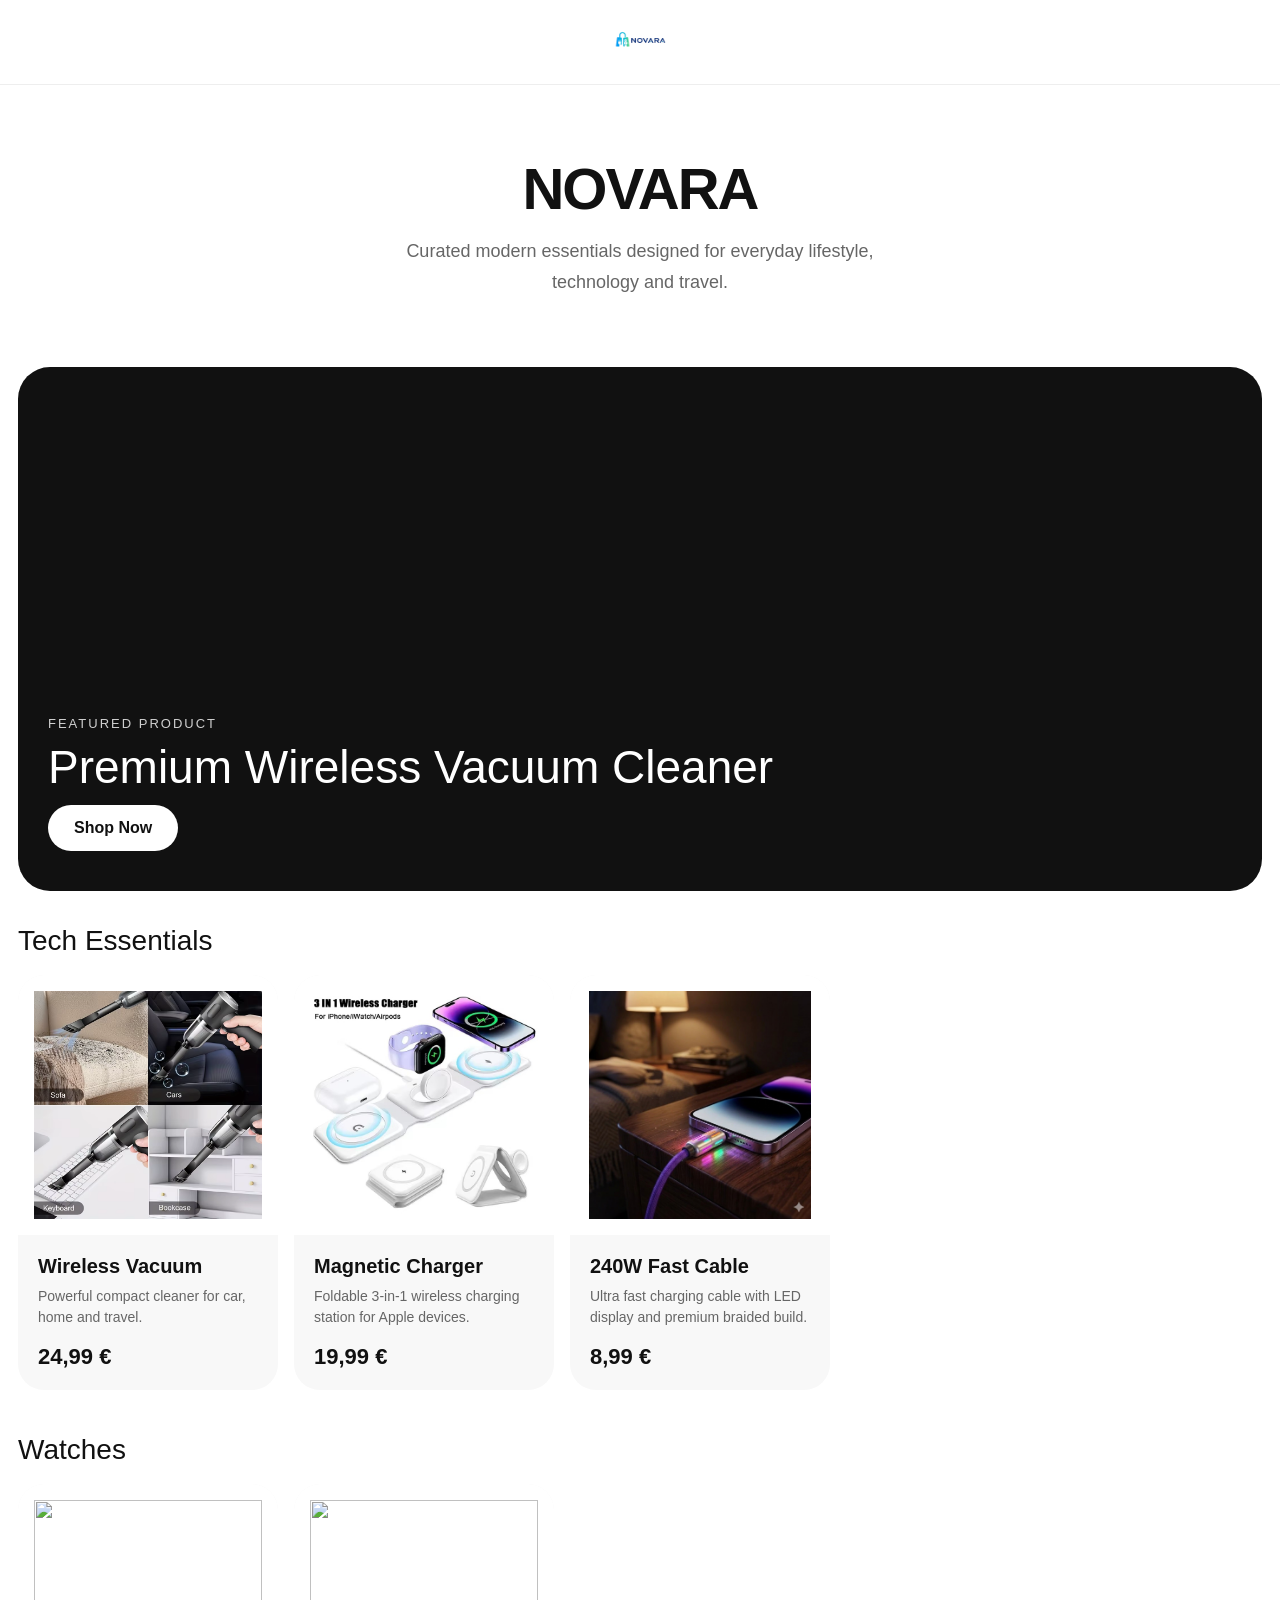
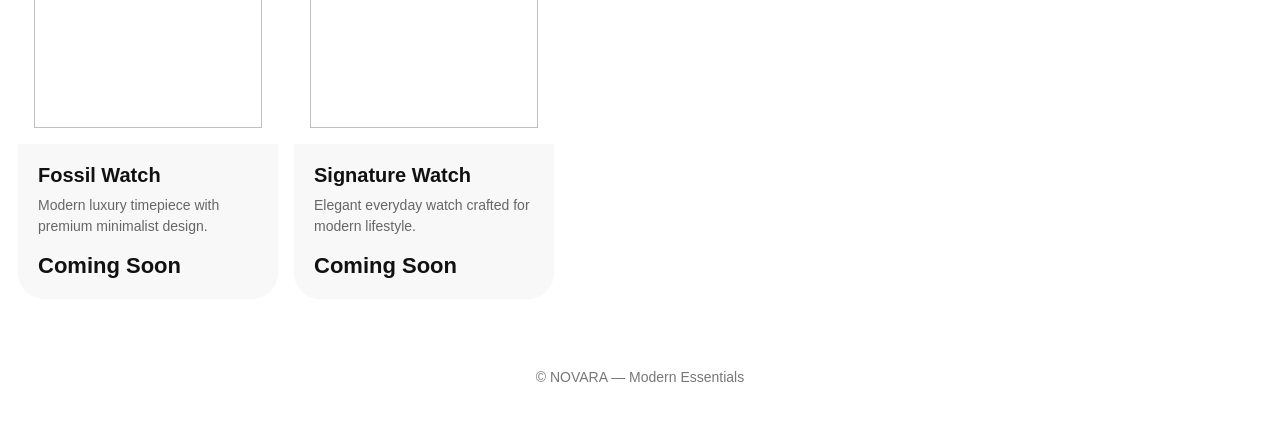
==== index.html @ fcd0a25c "Update index.html" ====
<!DOCTYPE html>
<html lang="en">
<head>
<meta charset="UTF-8">
<meta name="viewport" content="width=device-width, initial-scale=1.0">

<title>NOVARA</title>

<style>

*{
  margin:0;
  padding:0;
  box-sizing:border-box;
}

body{
  font-family:-apple-system,BlinkMacSystemFont,sans-serif;
  background:#fff;
  color:#111;
}

/* HEADER */

header{
  position:sticky;
  top:0;
  z-index:999;
  background:rgba(255,255,255,0.92);
  backdrop-filter:blur(10px);

  display:flex;
  align-items:center;
  justify-content:center;

  padding:16px 20px;

  border-bottom:1px solid #eee;
}

.logo{
  height:52px;
  width:auto;
  object-fit:contain;
}

/* HERO */

.hero{
  padding:70px 22px 50px;
  text-align:center;
}

.hero h1{
  font-size:58px;
  letter-spacing:-2px;
  margin-bottom:14px;
}

.hero p{
  font-size:18px;
  color:#666;
  max-width:520px;
  margin:auto;
  line-height:1.7;
}

/* CATEGORY */

.category{
  margin-top:34px;
  padding-left:18px;
}

.category-title{
  font-size:28px;
  margin-bottom:18px;
  padding-right:18px;
}

/* PRODUCTS */

.products{
  display:flex;
  gap:16px;
  overflow-x:auto;
  padding-bottom:10px;

  scrollbar-width:none;
}

.products::-webkit-scrollbar{
  display:none;
}

.card{
  min-width:260px;
  width:260px;

  border-radius:26px;
  overflow:hidden;

  background:#f8f8f8;

  text-decoration:none;
  color:#111;

  transition:0.25s;
}

.card:hover{
  transform:translateY(-4px);
}

.card-image{
  width:100%;
  height:260px;
  background:#fff;
}

.card-image img{
  width:100%;
  height:100%;
  object-fit:contain;
  padding:16px;
}

.card-content{
  padding:20px;
}

.card-title{
  font-size:20px;
  font-weight:600;
  margin-bottom:8px;
}

.card-desc{
  font-size:14px;
  color:#666;
  line-height:1.5;
  margin-bottom:16px;
}

.card-price{
  font-size:22px;
  font-weight:700;
}

/* FEATURED */

.featured{
  margin:20px 18px 0;
  border-radius:32px;
  overflow:hidden;
  background:#111;
  color:white;

  position:relative;
}

.featured video{
  width:100%;
  height:520px;
  object-fit:cover;
  opacity:0.65;
}

.featured-content{
  position:absolute;
  bottom:40px;
  left:30px;
  right:30px;
}

.featured-label{
  font-size:13px;
  letter-spacing:2px;
  margin-bottom:12px;
  opacity:0.8;
}

.featured-title{
  font-size:46px;
  line-height:1.05;
  margin-bottom:14px;
}

.featured-button{
  display:inline-block;
  background:white;
  color:#111;
  text-decoration:none;

  padding:14px 26px;
  border-radius:999px;

  font-weight:600;
}

/* FOOTER */

footer{
  padding:60px 20px;
  text-align:center;
  color:#777;
  font-size:14px;
}

/* MOBILE */

@media(max-width:768px){

  .hero{
    padding:50px 20px 34px;
  }

  .hero h1{
    font-size:42px;
  }

  .hero p{
    font-size:16px;
  }

  .featured video{
    height:420px;
  }

  .featured-title{
    font-size:34px;
  }

  .card{
    min-width:220px;
    width:220px;
  }

  .card-image{
    height:220px;
  }

  .category-title{
    font-size:24px;
  }

}

</style>
</head>

<body>

<!-- HEADER -->

<header>

  <img
    src="assets/novara-header.png"
    class="logo"
  >

</header>

<!-- HERO -->

<section class="hero">

  <h1>
    NOVARA
  </h1>

  <p>
    Curated modern essentials designed for
    everyday lifestyle, technology and travel.
  </p>

</section>

<!-- FEATURED -->

<section class="featured">

  <video autoplay muted loop playsinline>

    <source
      src="assets/product-video.mp4"
      type="video/mp4"
    >

  </video>

  <div class="featured-content">

    <div class="featured-label">
      FEATURED PRODUCT
    </div>

    <div class="featured-title">
      Premium Wireless Vacuum Cleaner
    </div>

    <a
      href="vacuum.html"
      class="featured-button"
    >
      Shop Now
    </a>

  </div>

</section>

<!-- TECH -->

<section class="category">

  <div class="category-title">
    Tech Essentials
  </div>

  <div class="products">

    <!-- VACUUM -->

    <a href="vacuum.html" class="card">

      <div class="card-image">
        <img src="assets/image1.jpg">
      </div>

      <div class="card-content">

        <div class="card-title">
          Wireless Vacuum
        </div>

        <div class="card-desc">
          Powerful compact cleaner for car,
          home and travel.
        </div>

        <div class="card-price">
          24,99 €
        </div>

      </div>

    </a>

    <!-- CHARGER -->

    <a href="magnetic-charger.html" class="card">

      <div class="card-image">
        <img src="assets/magnetic-charger-1.jpg">
      </div>

      <div class="card-content">

        <div class="card-title">
          Magnetic Charger
        </div>

        <div class="card-desc">
          Foldable 3-in-1 wireless charging
          station for Apple devices.
        </div>

        <div class="card-price">
          19,99 €
        </div>

      </div>

    </a>

    <!-- CABLE -->

    <a href="cable.html" class="card">

      <div class="card-image">
        <img src="assets/cable1.jpg">
      </div>

      <div class="card-content">

        <div class="card-title">
          240W Fast Cable
        </div>

        <div class="card-desc">
          Ultra fast charging cable with LED
          display and premium braided build.
        </div>

        <div class="card-price">
          8,99 €
        </div>

      </div>

    </a>

  </div>

</section>

<!-- WATCHES -->

<section class="category">

  <div class="category-title">
    Watches
  </div>

  <div class="products">

    <!-- WATCH 1 -->

    <a href="#" class="card">

      <div class="card-image">
        <img src="assets/watch1.jpg">
      </div>

      <div class="card-content">

        <div class="card-title">
          Fossil Watch
        </div>

        <div class="card-desc">
          Modern luxury timepiece with premium
          minimalist design.
        </div>

        <div class="card-price">
          Coming Soon
        </div>

      </div>

    </a>

    <!-- WATCH 2 -->

    <a href="#" class="card">

      <div class="card-image">
        <img src="assets/watch2.jpg">
      </div>

      <div class="card-content">

        <div class="card-title">
          Signature Watch
        </div>

        <div class="card-desc">
          Elegant everyday watch crafted for
          modern lifestyle.
        </div>

        <div class="card-price">
          Coming Soon
        </div>

      </div>

    </a>

  </div>

</section>

<!-- FOOTER -->

<footer>

  © NOVARA — Modern Essentials

</footer>

</body>
</html>
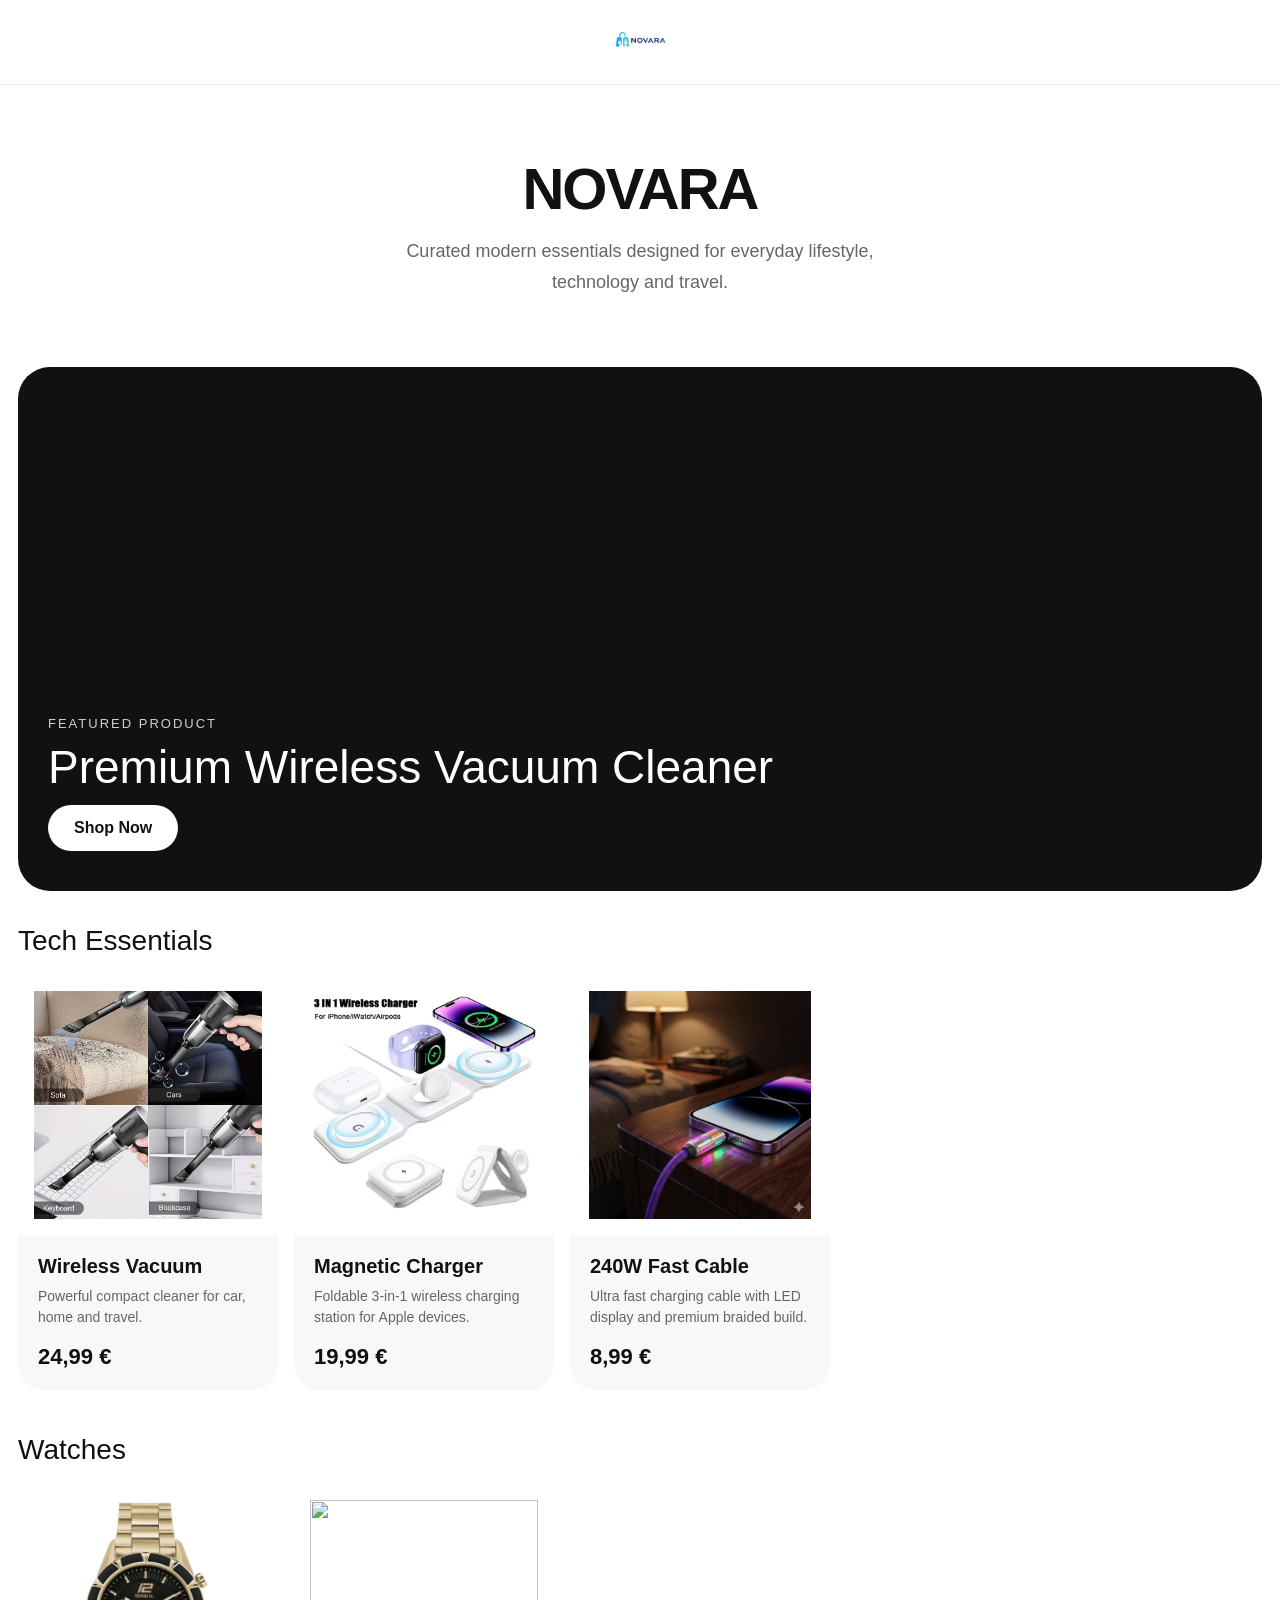
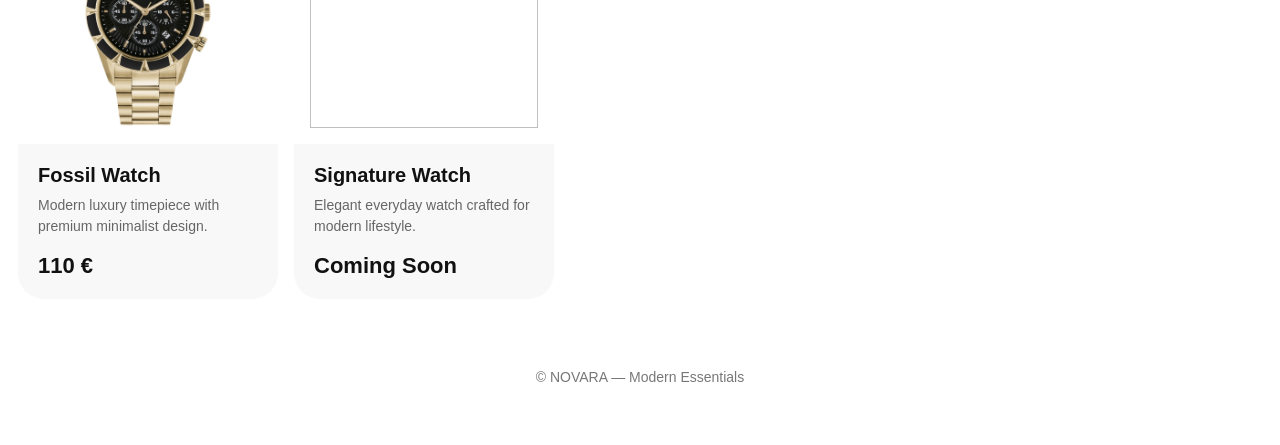
==== commit b03d7f48: "Update index.html" ====
--- a/index.html
+++ b/index.html
@@ -418,10 +418,10 @@
 
     <!-- WATCH 1 -->
 
-    <a href="#" class="card">
+    <a href="breil.html" class="card">
 
       <div class="card-image">
-        <img src="assets/watch1.jpg">
+        <img src="assets/breil1.jpg">
       </div>
 
       <div class="card-content">
@@ -436,7 +436,7 @@
         </div>
 
         <div class="card-price">
-          Coming Soon
+          110 €
         </div>
 
       </div>
@@ -483,4 +483,4 @@
 </footer>
 
 </body>
-</html>+</html>
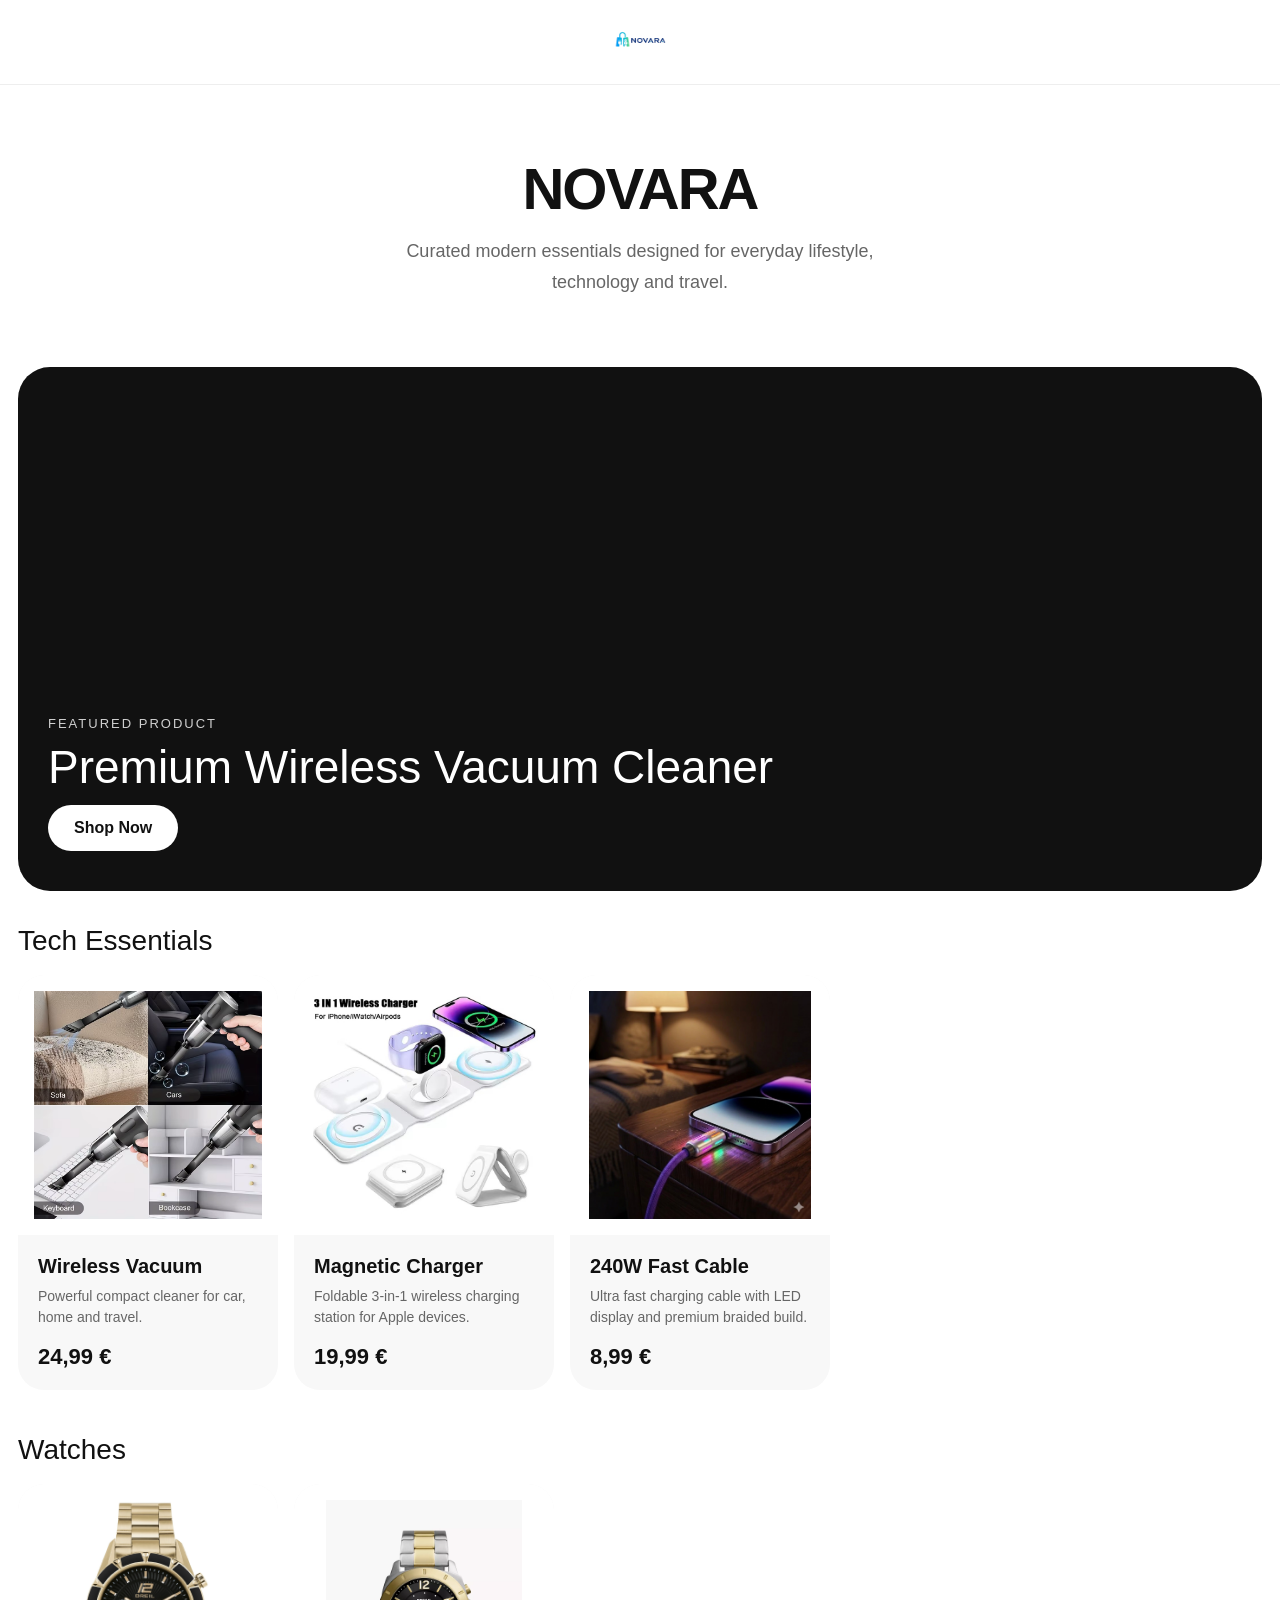
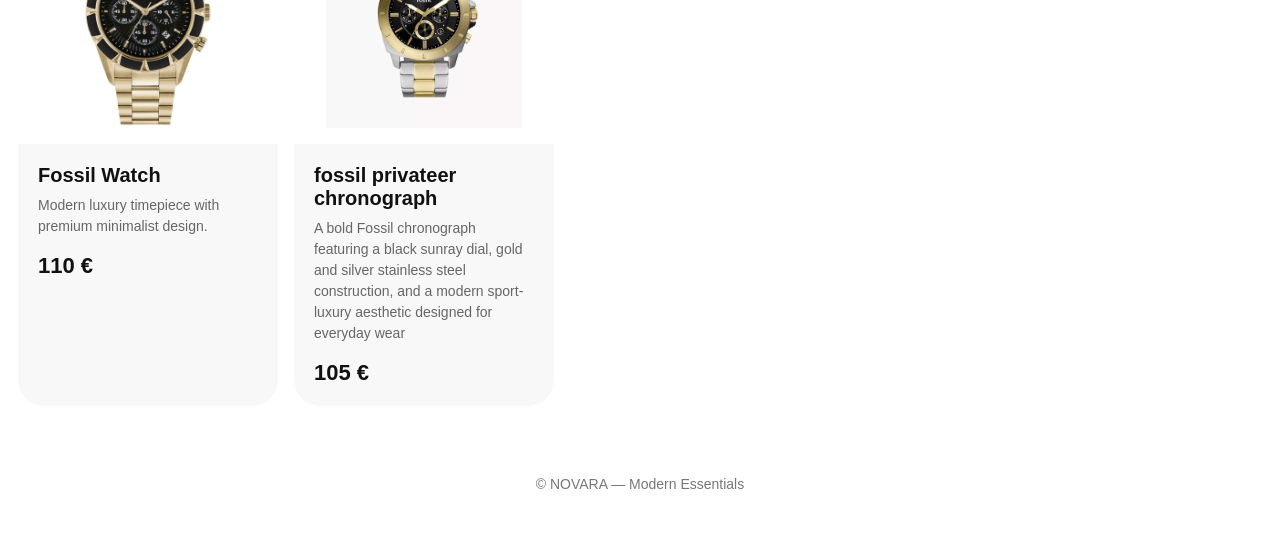
==== commit 6dde993a: "Update index.html" ====
--- a/index.html
+++ b/index.html
@@ -301,7 +301,7 @@
     </div>
 
     <a
-      href="vacuum.html"
+      href="vacuum/"
       class="featured-button"
     >
       Shop Now
@@ -323,7 +323,7 @@
 
     <!-- VACUUM -->
 
-    <a href="vacuum.html" class="card">
+    <a href="vacuum/" class="card">
 
       <div class="card-image">
         <img src="assets/image1.jpg">
@@ -350,7 +350,7 @@
 
     <!-- CHARGER -->
 
-    <a href="magnetic-charger.html" class="card">
+    <a href="magnetic-charger/" class="card">
 
       <div class="card-image">
         <img src="assets/magnetic-charger-1.jpg">
@@ -377,7 +377,7 @@
 
     <!-- CABLE -->
 
-    <a href="cable.html" class="card">
+    <a href="cable/" class="card">
 
       <div class="card-image">
         <img src="assets/cable1.jpg">
@@ -418,7 +418,7 @@
 
     <!-- WATCH 1 -->
 
-    <a href="breil.html" class="card">
+    <a href="breil/" class="card">
 
       <div class="card-image">
         <img src="assets/breil1.jpg">
@@ -445,25 +445,24 @@
 
     <!-- WATCH 2 -->
 
-    <a href="#" class="card">
+    <a href="fossil-privateer/" class="card">
 
       <div class="card-image">
-        <img src="assets/watch2.jpg">
+        <img src="assets/privateer1.jpg">
       </div>
 
       <div class="card-content">
 
         <div class="card-title">
-          Signature Watch
+          fossil privateer chronograph
         </div>
 
         <div class="card-desc">
-          Elegant everyday watch crafted for
-          modern lifestyle.
+          A bold Fossil chronograph featuring a black sunray dial, gold and silver stainless steel construction, and a modern sport-luxury aesthetic designed for everyday wear
         </div>
 
         <div class="card-price">
-          Coming Soon
+          105 €
         </div>
 
       </div>
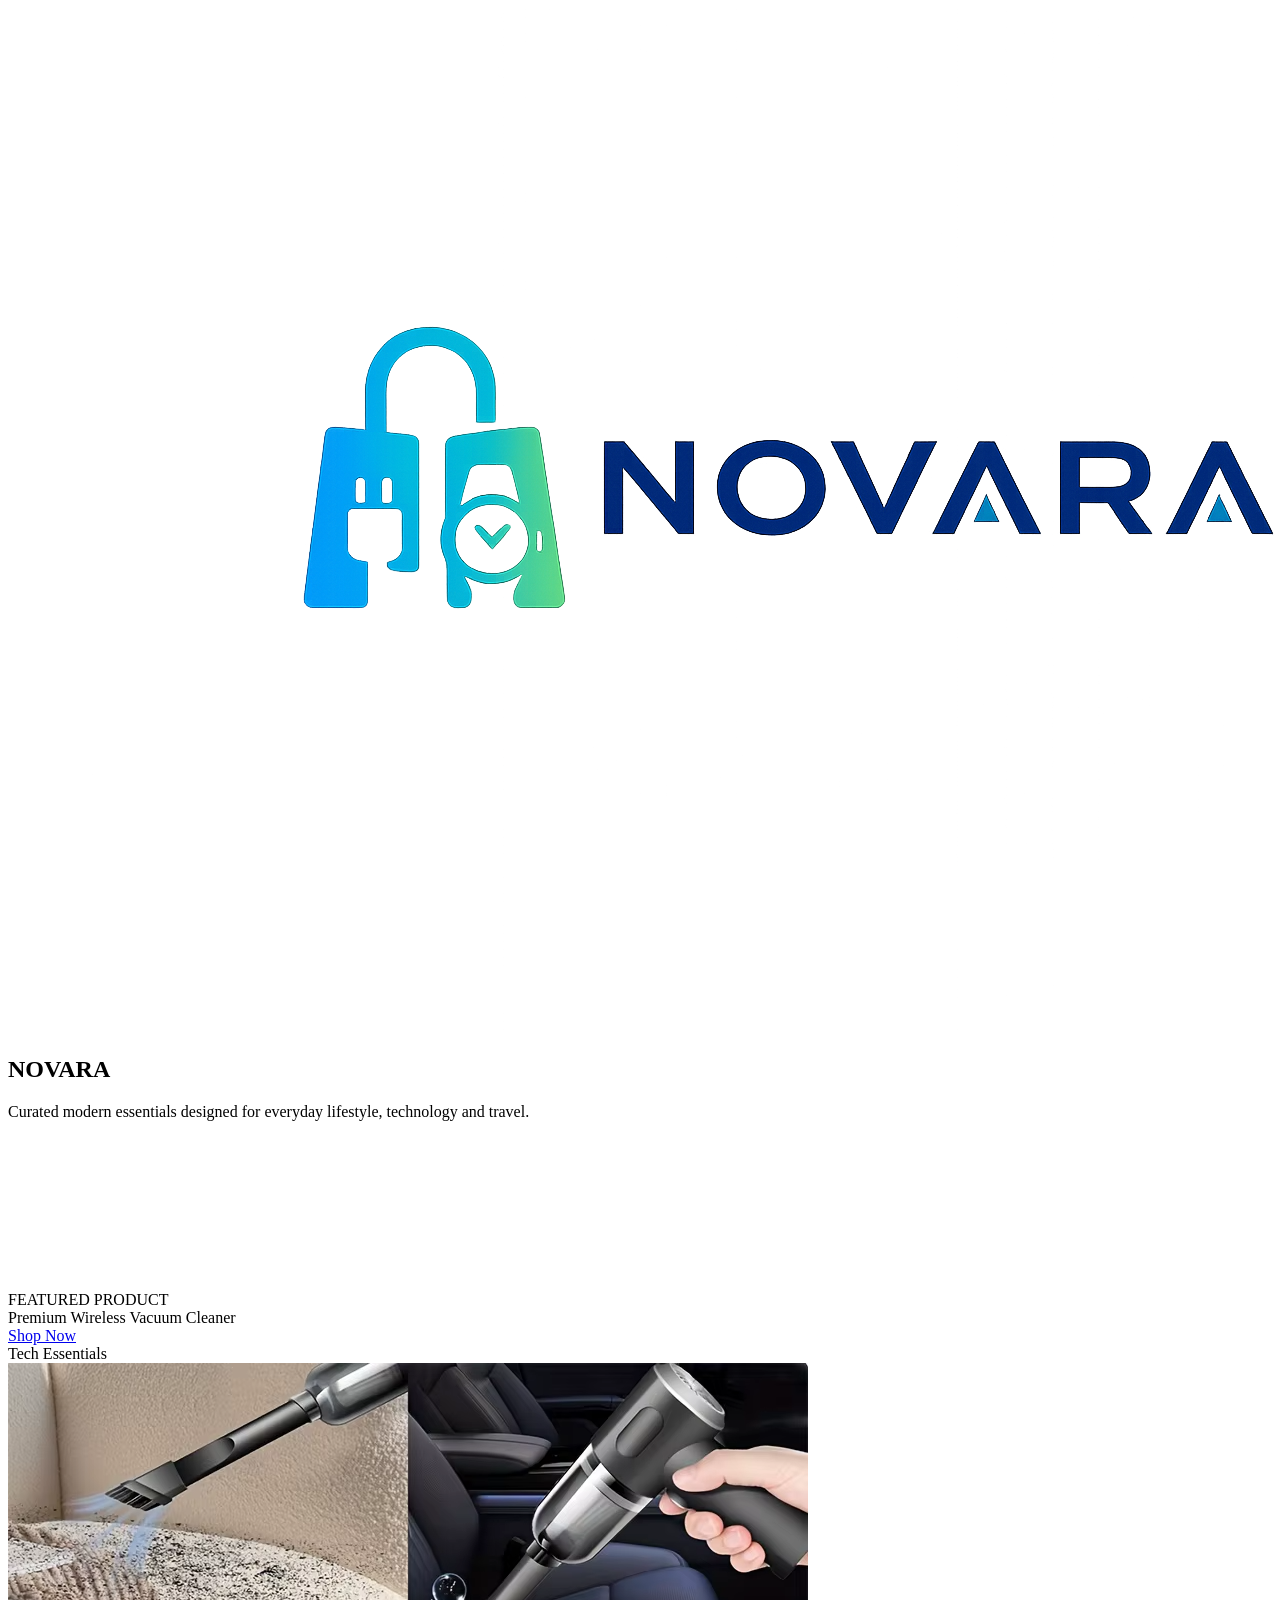
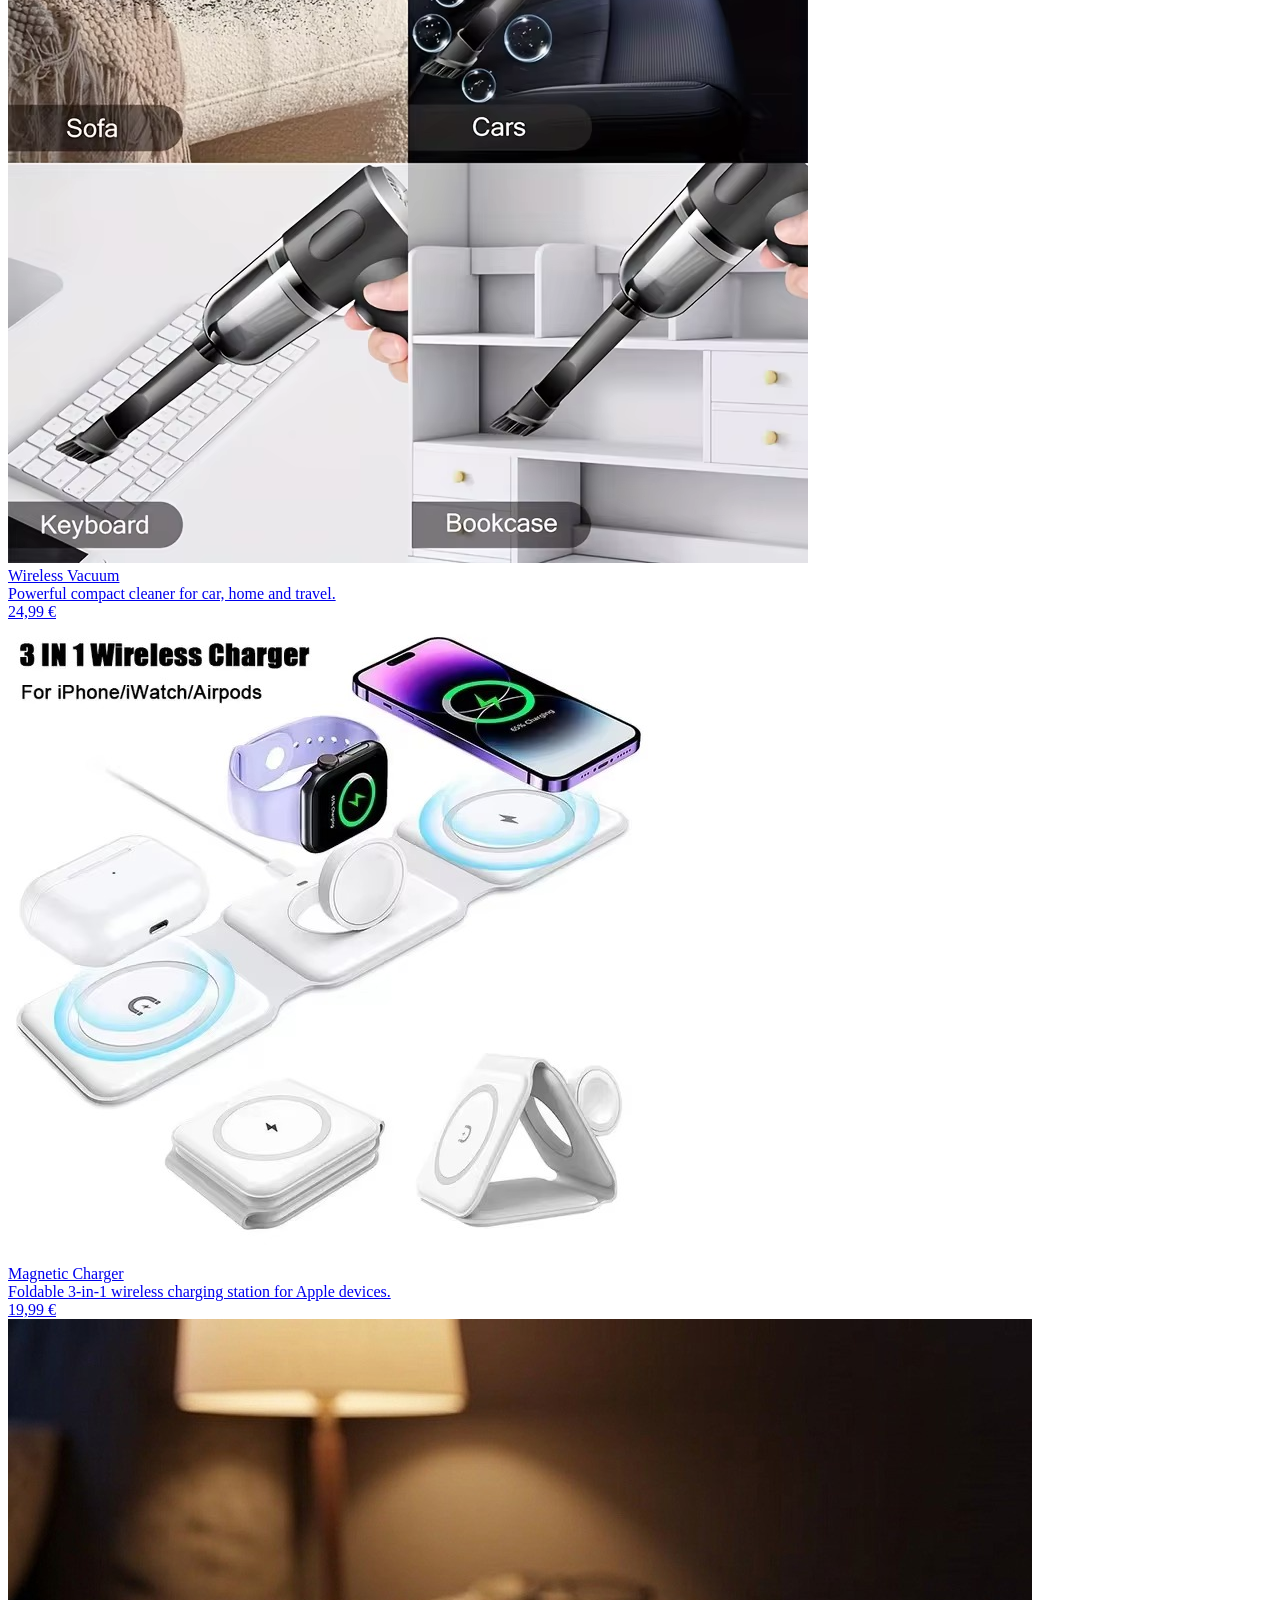
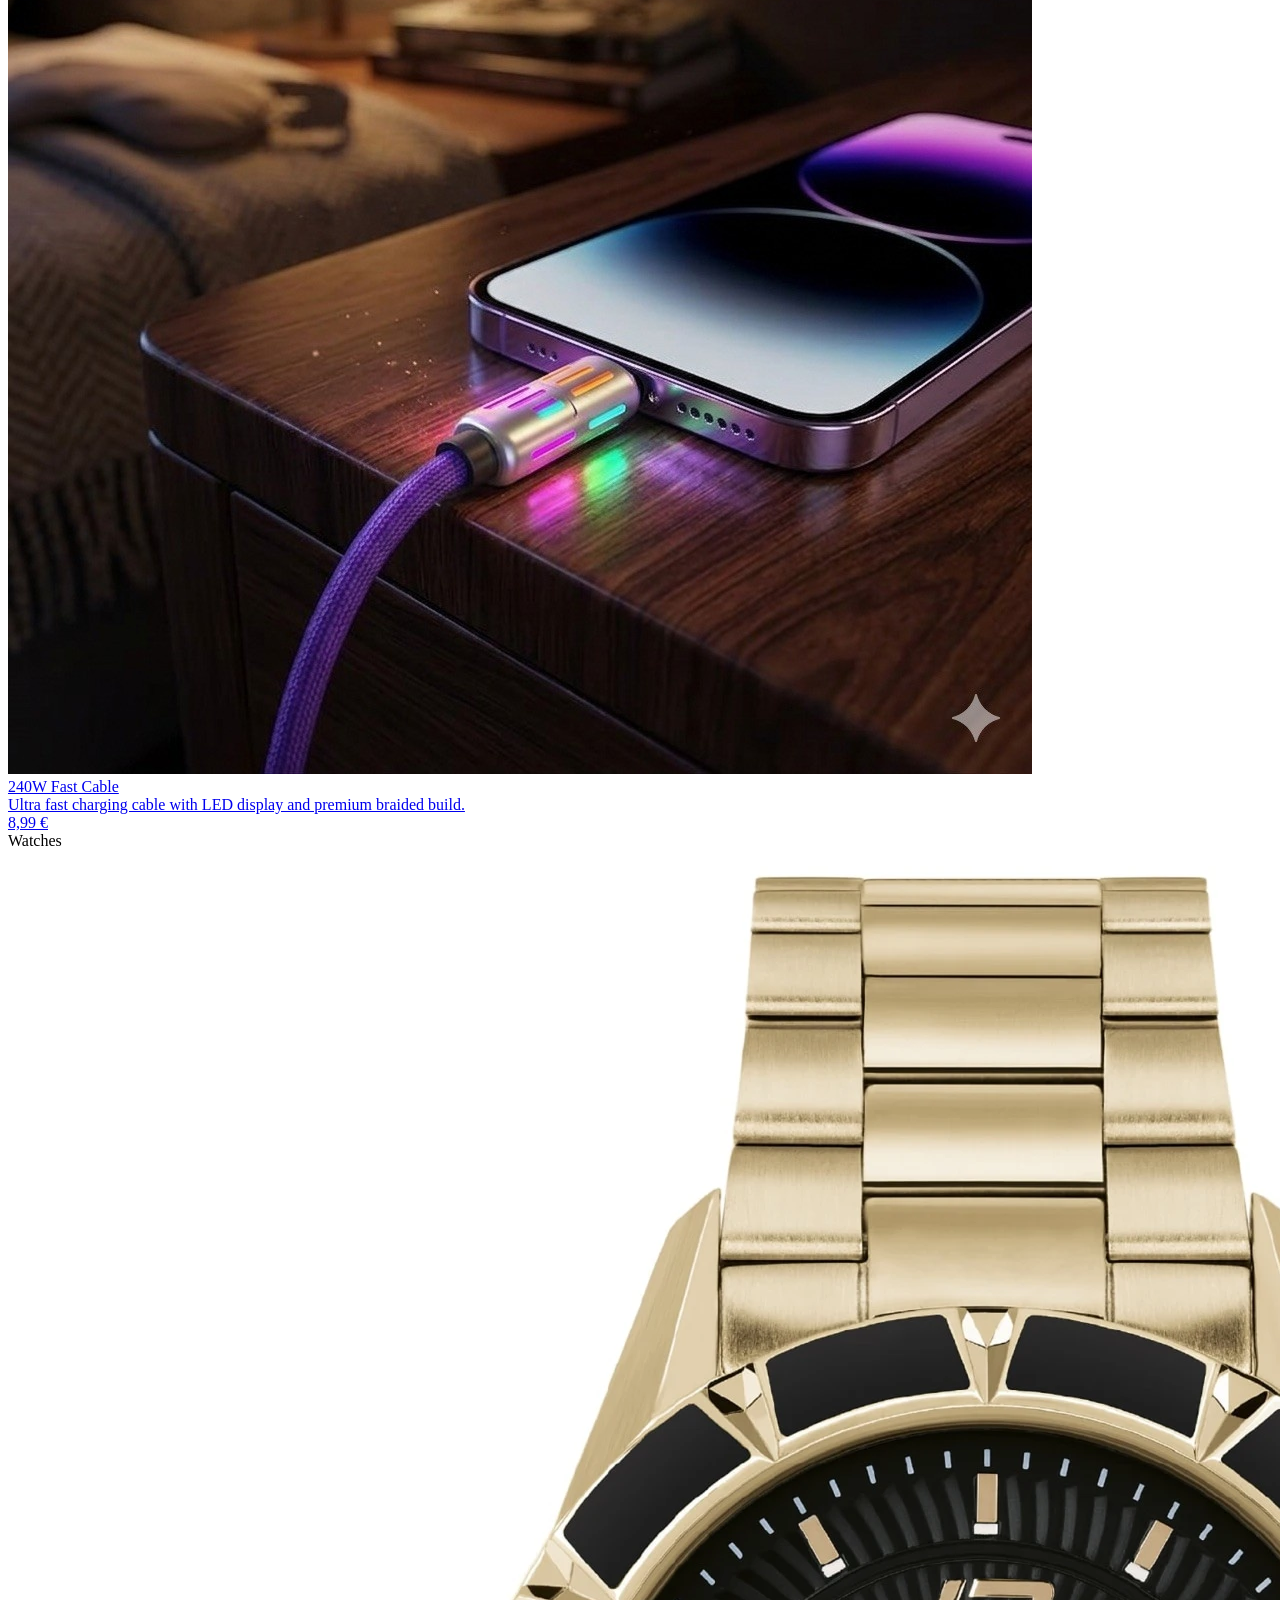
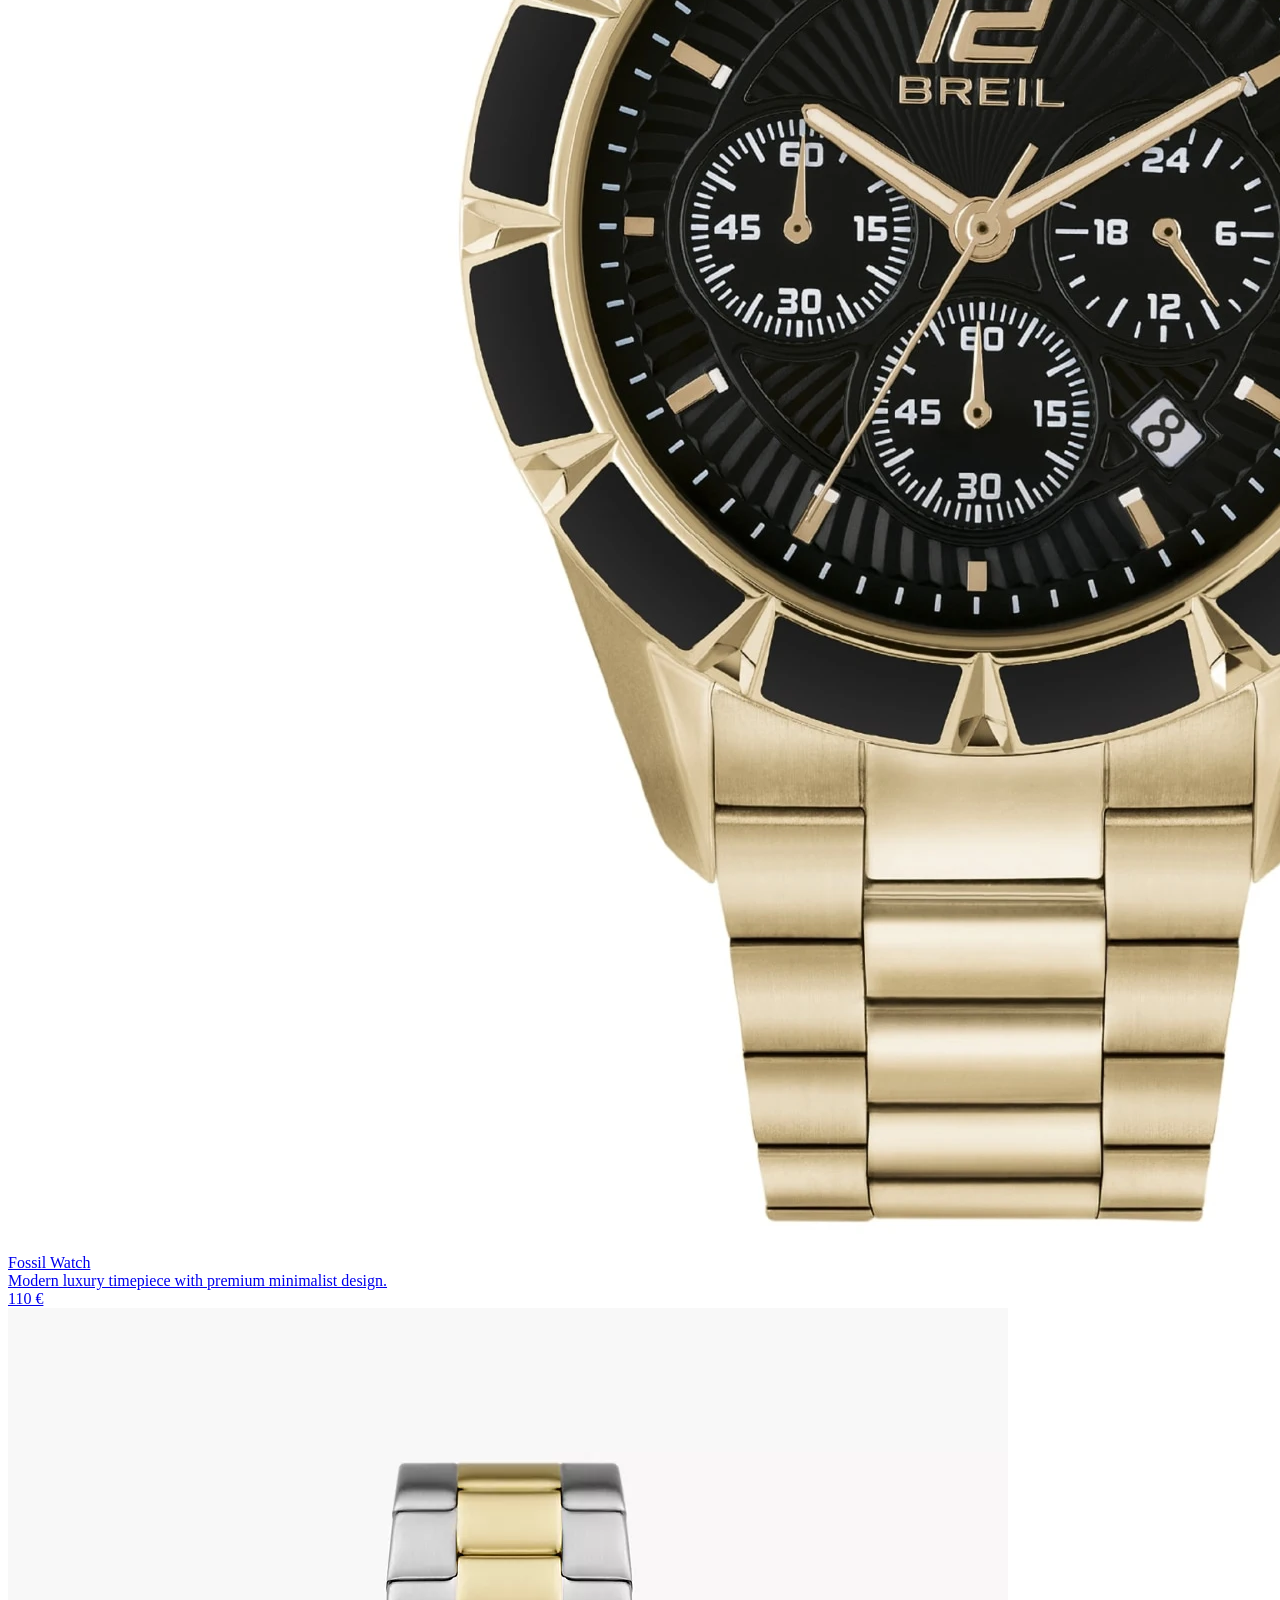
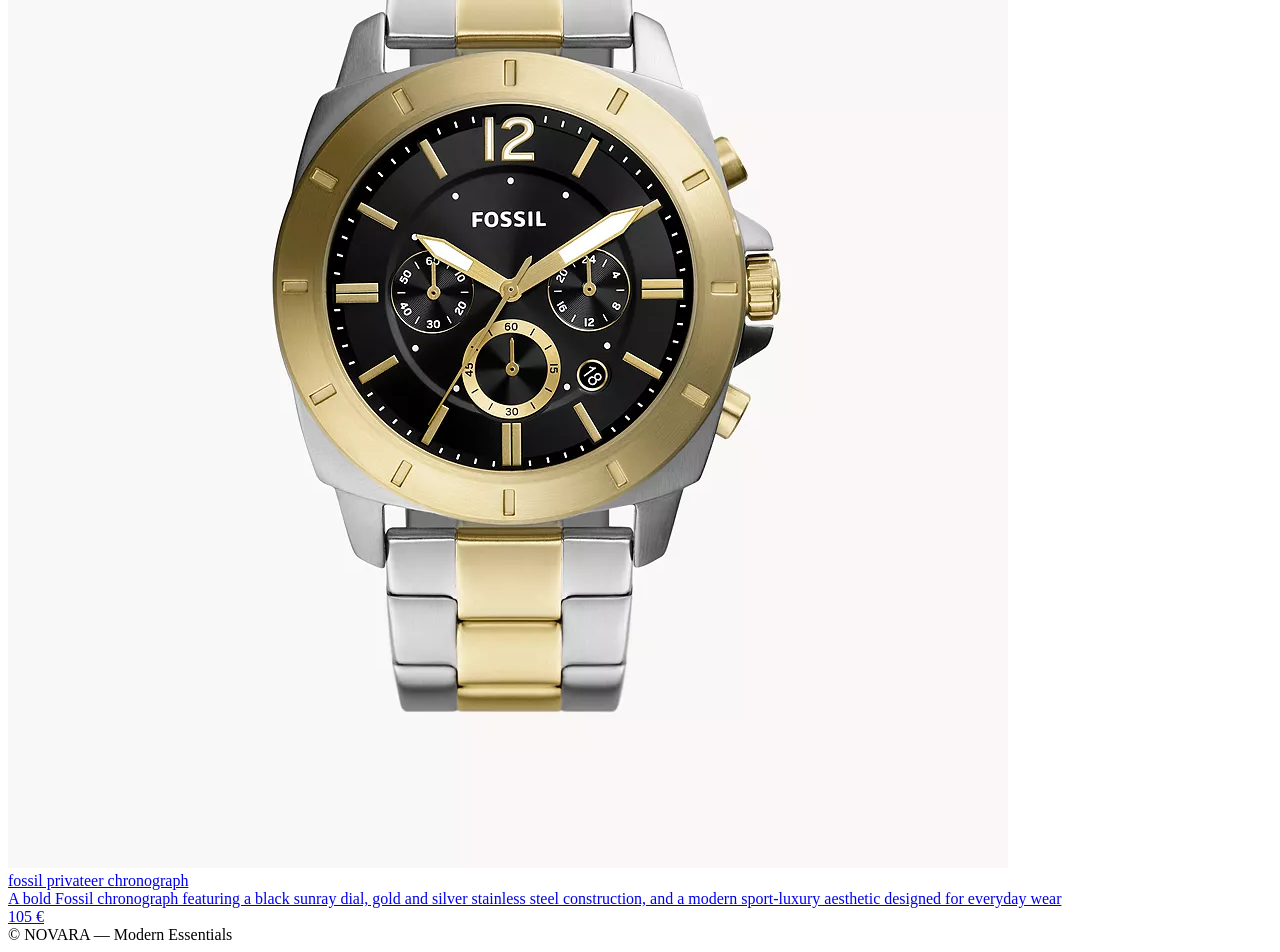
==== commit 6ae273bc: "Use shared home page styles" ====
--- a/index.html
+++ b/index.html
@@ -6,247 +6,7 @@
 
 <title>NOVARA</title>
 
-<style>
-
-*{
-  margin:0;
-  padding:0;
-  box-sizing:border-box;
-}
-
-body{
-  font-family:-apple-system,BlinkMacSystemFont,sans-serif;
-  background:#fff;
-  color:#111;
-}
-
-/* HEADER */
-
-header{
-  position:sticky;
-  top:0;
-  z-index:999;
-  background:rgba(255,255,255,0.92);
-  backdrop-filter:blur(10px);
-
-  display:flex;
-  align-items:center;
-  justify-content:center;
-
-  padding:16px 20px;
-
-  border-bottom:1px solid #eee;
-}
-
-.logo{
-  height:52px;
-  width:auto;
-  object-fit:contain;
-}
-
-/* HERO */
-
-.hero{
-  padding:70px 22px 50px;
-  text-align:center;
-}
-
-.hero h1{
-  font-size:58px;
-  letter-spacing:-2px;
-  margin-bottom:14px;
-}
-
-.hero p{
-  font-size:18px;
-  color:#666;
-  max-width:520px;
-  margin:auto;
-  line-height:1.7;
-}
-
-/* CATEGORY */
-
-.category{
-  margin-top:34px;
-  padding-left:18px;
-}
-
-.category-title{
-  font-size:28px;
-  margin-bottom:18px;
-  padding-right:18px;
-}
-
-/* PRODUCTS */
-
-.products{
-  display:flex;
-  gap:16px;
-  overflow-x:auto;
-  padding-bottom:10px;
-
-  scrollbar-width:none;
-}
-
-.products::-webkit-scrollbar{
-  display:none;
-}
-
-.card{
-  min-width:260px;
-  width:260px;
-
-  border-radius:26px;
-  overflow:hidden;
-
-  background:#f8f8f8;
-
-  text-decoration:none;
-  color:#111;
-
-  transition:0.25s;
-}
-
-.card:hover{
-  transform:translateY(-4px);
-}
-
-.card-image{
-  width:100%;
-  height:260px;
-  background:#fff;
-}
-
-.card-image img{
-  width:100%;
-  height:100%;
-  object-fit:contain;
-  padding:16px;
-}
-
-.card-content{
-  padding:20px;
-}
-
-.card-title{
-  font-size:20px;
-  font-weight:600;
-  margin-bottom:8px;
-}
-
-.card-desc{
-  font-size:14px;
-  color:#666;
-  line-height:1.5;
-  margin-bottom:16px;
-}
-
-.card-price{
-  font-size:22px;
-  font-weight:700;
-}
-
-/* FEATURED */
-
-.featured{
-  margin:20px 18px 0;
-  border-radius:32px;
-  overflow:hidden;
-  background:#111;
-  color:white;
-
-  position:relative;
-}
-
-.featured video{
-  width:100%;
-  height:520px;
-  object-fit:cover;
-  opacity:0.65;
-}
-
-.featured-content{
-  position:absolute;
-  bottom:40px;
-  left:30px;
-  right:30px;
-}
-
-.featured-label{
-  font-size:13px;
-  letter-spacing:2px;
-  margin-bottom:12px;
-  opacity:0.8;
-}
-
-.featured-title{
-  font-size:46px;
-  line-height:1.05;
-  margin-bottom:14px;
-}
-
-.featured-button{
-  display:inline-block;
-  background:white;
-  color:#111;
-  text-decoration:none;
-
-  padding:14px 26px;
-  border-radius:999px;
-
-  font-weight:600;
-}
-
-/* FOOTER */
-
-footer{
-  padding:60px 20px;
-  text-align:center;
-  color:#777;
-  font-size:14px;
-}
-
-/* MOBILE */
-
-@media(max-width:768px){
-
-  .hero{
-    padding:50px 20px 34px;
-  }
-
-  .hero h1{
-    font-size:42px;
-  }
-
-  .hero p{
-    font-size:16px;
-  }
-
-  .featured video{
-    height:420px;
-  }
-
-  .featured-title{
-    font-size:34px;
-  }
-
-  .card{
-    min-width:220px;
-    width:220px;
-  }
-
-  .card-image{
-    height:220px;
-  }
-
-  .category-title{
-    font-size:24px;
-  }
-
-}
-
-</style>
+<link rel="stylesheet" href="css/home.css">
 </head>
 
 <body>
@@ -448,7 +208,7 @@
     <a href="fossil-privateer/" class="card">
 
       <div class="card-image">
-        <img src="assets/privateer1.jpg">
+        <img src="assets/fossil-privateer-hero.jpg">
       </div>
 
       <div class="card-content">
